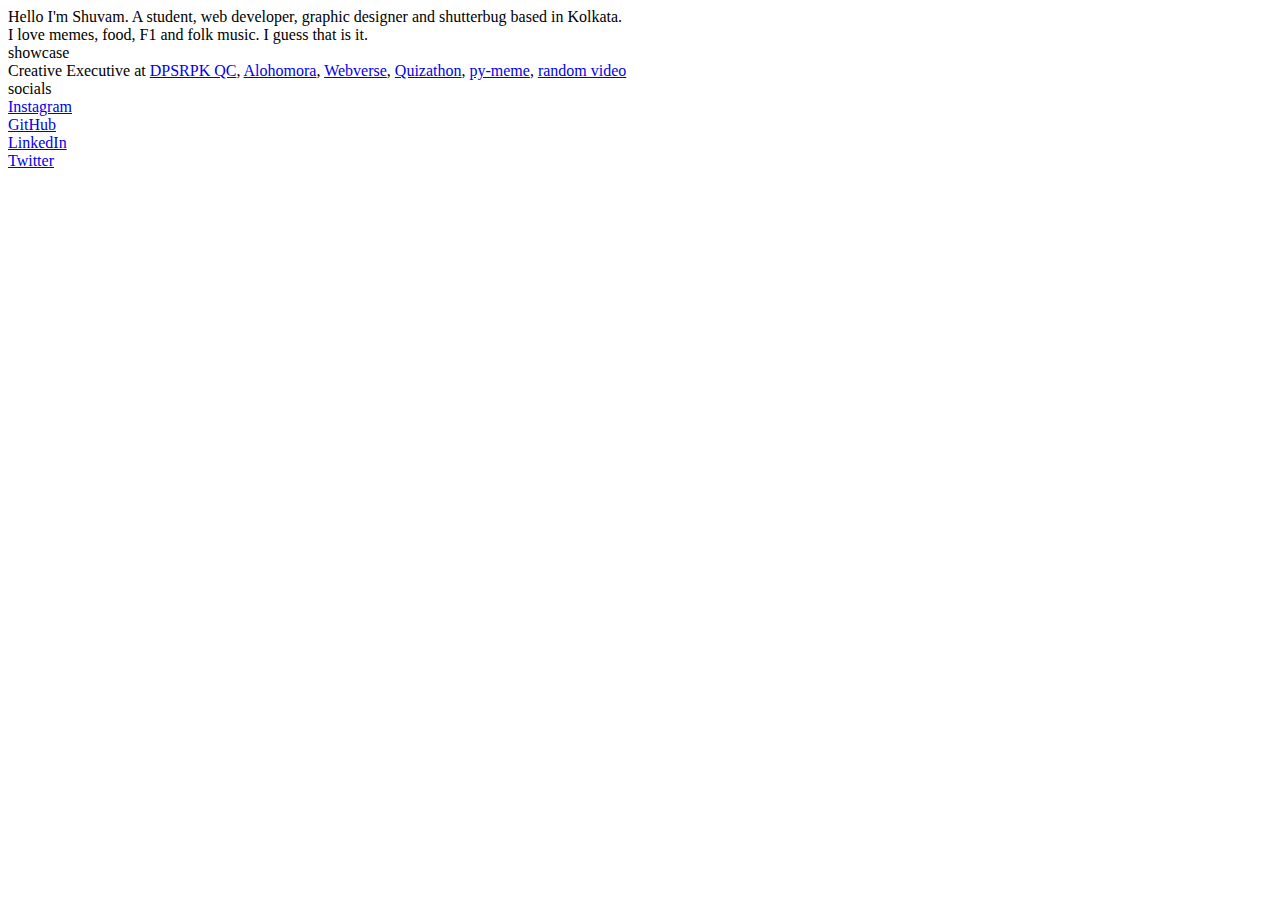
==== index.html @ acf8fafc "changed meta" ====
<!DOCTYPE html>
<html lang="en">

<head>

    <meta charset="UTF-8">
    <meta http-equiv="X-UA-Compatible" content="IE=edge">
    <meta name="viewport" content="width=device-width, initial-scale=1.0">
    <meta name="theme-color" content="#db4b5d">

    <meta property="og:site_name" content="Shuvam Mitra">
    <meta property='og:title' content='Shuvam Mitra | hello'>
    <meta name='twitter:title' content='Shuvam Mitra | hello'>
    <meta name='description'         content="Student, Graphic Designer and Shutterbug based in Kolkata.">
    <meta property='og:description'  content="Student, Graphic Designer and Shutterbug based in Kolkata.">
    <meta name='twitter:description' content="Student, Graphic Designer and Shutterbug based in Kolkata.">
    <meta property='og:url' content='https://shuvam586.github.io/Hello-World/'>
    <meta name='twitter:url' content='https://shuvam586.github.io/Hello-World/'>
    <meta name="twitter:image" content="https://cdn.discordapp.com/attachments/854594442496049182/1045770292158529566/Frame_70.png">
    <meta property="og:image"  content="https://cdn.discordapp.com/attachments/854594442496049182/1045770292158529566/Frame_70.png">
    <meta property="og:image:width" content="1200">
    <meta property="og:image:height" content="800">

    <title>Shuvam Mitra</title>

    <link rel="shortcut icon" href="https://cdn.discordapp.com/attachments/854594442496049182/1045692864451063828/Frame_69_1.png" type="image/x-icon">
    <link rel="stylesheet" href="style.css">
    <script src="./script.js"></script>

</head>

<body>

    <div class="text">
        <div class="text-1-part-1">Hello I'm Shuvam. A student, <span class="bold link">web developer,</span> <span
                class="bold">graphic designer</span> and <span class="bold">shutterbug</span> based in Kolkata.</div>
        <div class="text-1-part-2">I love memes, food, F1 and folk music. I guess that is it.</div>
    </div>

    <div class="text">
        <div class="heading">showcase</div>
        <div class="text-2-part-1">
            <span class="link">Creative Executive at <a href="https://dpsrpkqc.vercel.app/" target="_blank">DPSRPK
                    QC</a></span>,
            <span class="link"><a href="https://devpost.com/software/alohomora-waste-management"
                    target="_blank">Alohomora</a></span>,
            <span class="link"><a href="https://www.instagram.com/p/CjEBKOKPf40/" target="_blank">Webverse</a></span>,
            <span class="link"><a href="https://www.instagram.com/dps.quizathon/" target="_blank">Quizathon</a></span>,
            <span class="link"><a href="https://github.com/Shuvam586/py-meme" target="_blank">py-meme</a></span>,
            <span class="link"><a href="https://youtu.be/icEd5tIIahM" target="_blank">random video</a></span>
        </div>
    </div>

    <div class="text">
        <div class="heading">socials</div>
        <div class="text-2-part-1 text-2-part-2">
            <div class="link"><a href="https://www.instagram.com/shuvam.mitra.586/" target="_blank">Instagram</a></div>
            <div class="link"><a href="https://github.com/Shuvam586" target="_blank">GitHub</a></div>
            <div class="link"><a href="https://www.linkedin.com/in/shuvam-mitra" target="_blank">LinkedIn</a></div>
            <div class="link"><a href="https://twitter.com/TheShuvamMitra" target="_blank">Twitter</a></div>
        </div>
    </div>

</body>

</html>
---- style.css ----
@import url('https://fonts.googleapis.com/css2?family=Montserrat:wght@100;200;300;400;500;600;700;800;900&display=swap');
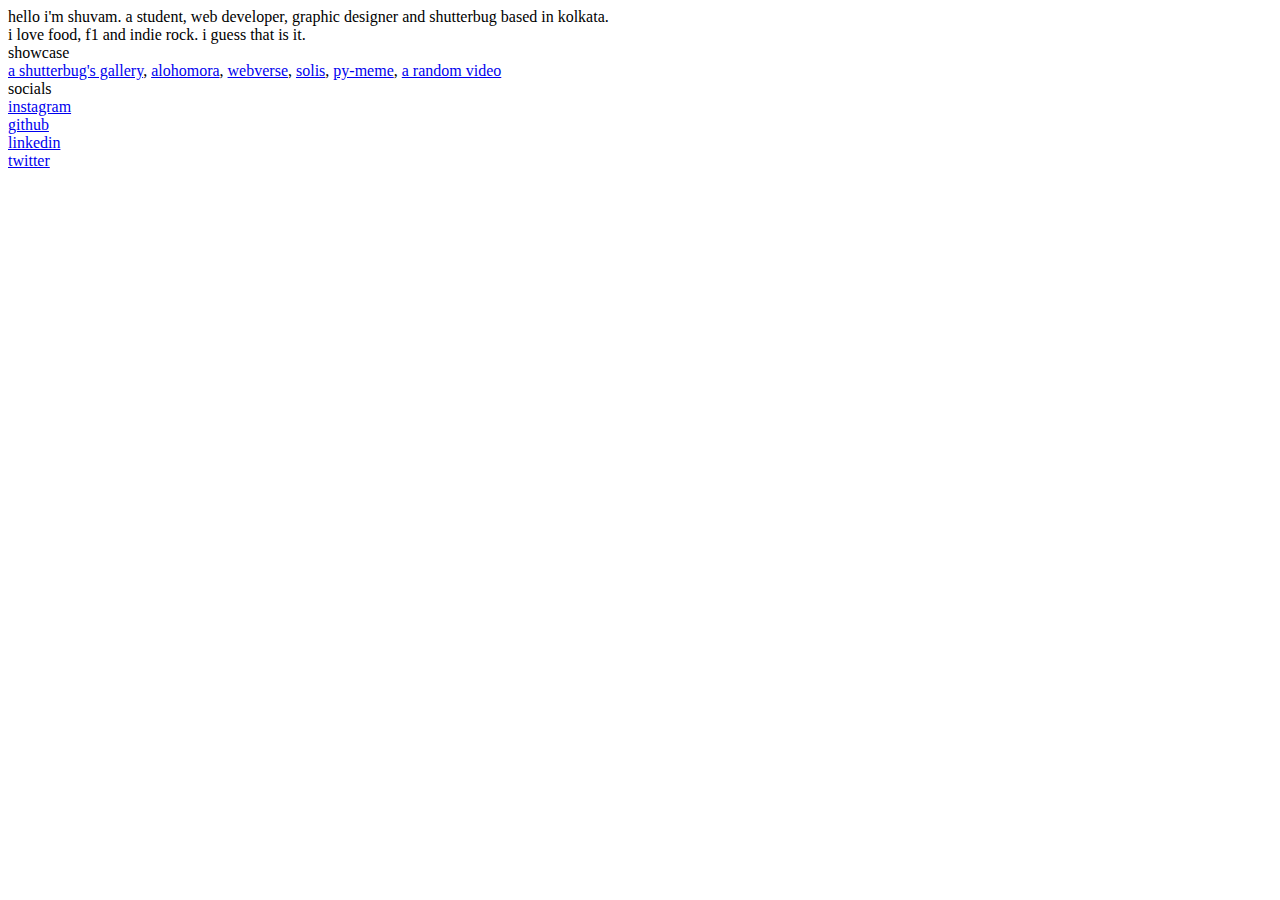
==== commit 69c794e8: "Update index.html" ====
--- a/index.html
+++ b/index.html
@@ -6,7 +6,7 @@
     <meta charset="UTF-8">
     <meta http-equiv="X-UA-Compatible" content="IE=edge">
     <meta name="viewport" content="width=device-width, initial-scale=1.0">
-    <meta name="theme-color" content="#db4b5d">
+    <meta name="theme-color" content="#f0f0f0">
 
     <meta property="og:site_name" content="Shuvam Mitra">
     <meta property='og:title' content='Shuvam Mitra | hello'>
@@ -32,35 +32,33 @@
 <body>
 
     <div class="text">
-        <div class="text-1-part-1">Hello I'm Shuvam. A student, <span class="bold link">web developer,</span> <span
-                class="bold">graphic designer</span> and <span class="bold">shutterbug</span> based in Kolkata.</div>
-        <div class="text-1-part-2">I love memes, food, F1 and folk music. I guess that is it.</div>
+        <div class="text-1-part-1">hello i'm shuvam. a student, <span class="bold">web developer,</span> <span
+                class="bold">graphic designer</span> and <span class="bold">shutterbug</span> based in kolkata.</div>
+        <div class="text-1-part-2">i love food, f1 and indie rock. i guess that is it.</div>
     </div>
 
     <div class="text">
         <div class="heading">showcase</div>
         <div class="text-2-part-1">
-            <span class="link">Creative Executive at <a href="https://dpsrpkqc.vercel.app/" target="_blank">DPSRPK
-                    QC</a></span>,
-            <span class="link"><a href="https://devpost.com/software/alohomora-waste-management"
-                    target="_blank">Alohomora</a></span>,
-            <span class="link"><a href="https://www.instagram.com/p/CjEBKOKPf40/" target="_blank">Webverse</a></span>,
-            <span class="link"><a href="https://www.instagram.com/dps.quizathon/" target="_blank">Quizathon</a></span>,
+            <span class="link"><a href="https://unsplash.com/@shuvam586" target="_blank">a shutterbug's gallery</a></span>,
+            <span class="link"><a href="https://devpost.com/software/alohomora-waste-management" target="_blank">alohomora</a></span>,
+            <span class="link"><a href="https://www.instagram.com/p/CjEBKOKPf40/" target="_blank">webverse</a></span>,
+            <span class="link"><a href="https://github.com/Shuvam586/solis" target="_blank">solis</a></span>,
             <span class="link"><a href="https://github.com/Shuvam586/py-meme" target="_blank">py-meme</a></span>,
-            <span class="link"><a href="https://youtu.be/icEd5tIIahM" target="_blank">random video</a></span>
+            <span class="link"><a href="https://youtu.be/icEd5tIIahM" target="_blank">a random video</a></span>
         </div>
     </div>
 
     <div class="text">
         <div class="heading">socials</div>
         <div class="text-2-part-1 text-2-part-2">
-            <div class="link"><a href="https://www.instagram.com/shuvam.mitra.586/" target="_blank">Instagram</a></div>
-            <div class="link"><a href="https://github.com/Shuvam586" target="_blank">GitHub</a></div>
-            <div class="link"><a href="https://www.linkedin.com/in/shuvam-mitra" target="_blank">LinkedIn</a></div>
-            <div class="link"><a href="https://twitter.com/TheShuvamMitra" target="_blank">Twitter</a></div>
+            <div class="link"><a href="https://www.instagram.com/shuvam.mitra.586/" target="_blank">instagram</a></div>
+            <div class="link"><a href="https://github.com/Shuvam586" target="_blank">github</a></div>
+            <div class="link"><a href="https://www.linkedin.com/in/shuvam-mitra" target="_blank">linkedin</a></div>
+            <div class="link"><a href="https://twitter.com/TheShuvamMitra" target="_blank">twitter</a></div>
         </div>
     </div>
 
 </body>
 
-</html>+</html>
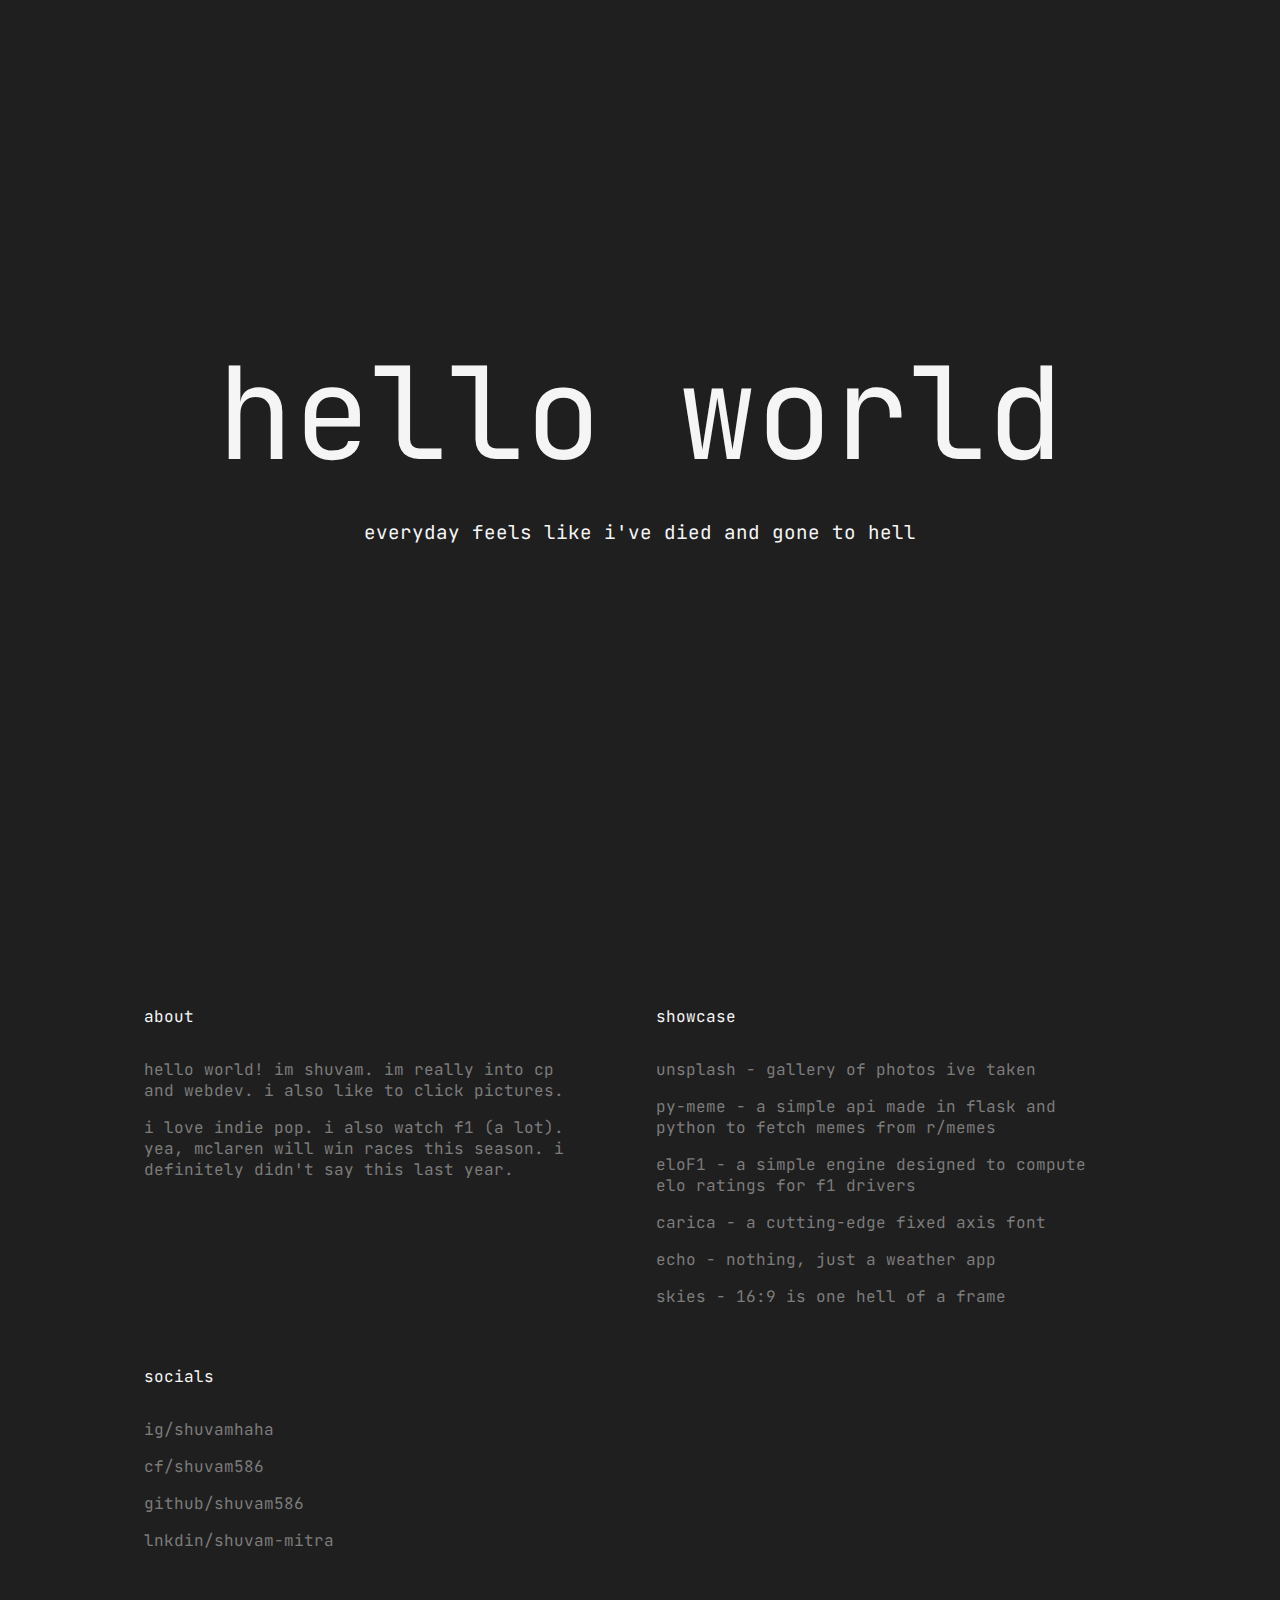
==== commit 71d08904: "here we go again" ====
--- a/index.html
+++ b/index.html
@@ -8,20 +8,7 @@
     <meta name="viewport" content="width=device-width, initial-scale=1.0">
     <meta name="theme-color" content="#f0f0f0">
 
-    <meta property="og:site_name" content="Shuvam Mitra">
-    <meta property='og:title' content='Shuvam Mitra | hello'>
-    <meta name='twitter:title' content='Shuvam Mitra | hello'>
-    <meta name='description'         content="Student, Graphic Designer and Shutterbug based in Kolkata.">
-    <meta property='og:description'  content="Student, Graphic Designer and Shutterbug based in Kolkata.">
-    <meta name='twitter:description' content="Student, Graphic Designer and Shutterbug based in Kolkata.">
-    <meta property='og:url' content='https://shuvam586.github.io/Hello-World/'>
-    <meta name='twitter:url' content='https://shuvam586.github.io/Hello-World/'>
-    <meta name="twitter:image" content="https://cdn.discordapp.com/attachments/854594442496049182/1045770292158529566/Frame_70.png">
-    <meta property="og:image"  content="https://cdn.discordapp.com/attachments/854594442496049182/1045770292158529566/Frame_70.png">
-    <meta property="og:image:width" content="1200">
-    <meta property="og:image:height" content="800">
-
-    <title>Shuvam Mitra</title>
+    <title>shuvam</title>
 
     <link rel="shortcut icon" href="https://cdn.discordapp.com/attachments/854594442496049182/1045692864451063828/Frame_69_1.png" type="image/x-icon">
     <link rel="stylesheet" href="style.css">
@@ -30,32 +17,43 @@
 </head>
 
 <body>
-
-    <div class="text">
-        <div class="text-1-part-1">hello i'm shuvam. a student, <span class="bold">web developer,</span> <span
-                class="bold">graphic designer</span> and <span class="bold">shutterbug</span> based in kolkata.</div>
-        <div class="text-1-part-2">i love food, f1 and indie rock. i guess that is it.</div>
-    </div>
-
-    <div class="text">
-        <div class="heading">showcase</div>
-        <div class="text-2-part-1">
-            <span class="link"><a href="https://unsplash.com/@shuvam586" target="_blank">a shutterbug's gallery</a></span>,
-            <span class="link"><a href="https://devpost.com/software/alohomora-waste-management" target="_blank">alohomora</a></span>,
-            <span class="link"><a href="https://www.instagram.com/p/CjEBKOKPf40/" target="_blank">webverse</a></span>,
-            <span class="link"><a href="https://github.com/Shuvam586/solis" target="_blank">solis</a></span>,
-            <span class="link"><a href="https://github.com/Shuvam586/py-meme" target="_blank">py-meme</a></span>,
-            <span class="link"><a href="https://youtu.be/icEd5tIIahM" target="_blank">a random video</a></span>
+    
+    <div class="screen screen-1">
+        <div class="hello">
+            hello world
+        </div>
+    
+        <div class="gilfoyle">
+            everyday feels like i've died and gone to hell
         </div>
     </div>
 
-    <div class="text">
-        <div class="heading">socials</div>
-        <div class="text-2-part-1 text-2-part-2">
-            <div class="link"><a href="https://www.instagram.com/shuvam.mitra.586/" target="_blank">instagram</a></div>
-            <div class="link"><a href="https://github.com/Shuvam586" target="_blank">github</a></div>
-            <div class="link"><a href="https://www.linkedin.com/in/shuvam-mitra" target="_blank">linkedin</a></div>
-            <div class="link"><a href="https://twitter.com/TheShuvamMitra" target="_blank">twitter</a></div>
+    <div class="screen screen-2">
+        <div class="left">
+            <div class="about box">
+                <div class="box-heading">about</div>
+                <div class="box-content">hello world! im shuvam. im really into cp and webdev. i also like to click pictures.</div>
+                <div class="box-content">i love indie pop. i also watch f1 (a lot). yea, mclaren will win races this season. i definitely didn't say this last year.</div>
+            </div>
+            <div class="socials box">
+                <div class="box-heading">socials</div>
+                <div class="box-content ig"><a target="_blank" href="https://www.instagram.com/shuvamhaha/">ig/shuvamhaha</a></div>
+                <div class="box-content cf"><a target="_blank" href="https://codeforces.com/profile/shuvam586">cf/shuvam586</a></div>
+                <div class="box-content github"><a target="_blank" href="https://github.com/shuvam586/">github/shuvam586</a></div>
+                <div class="box-content lnkdin"><a target="_blank" href="https://www.linkedin.com/in/shuvam-mitra/">lnkdin/shuvam-mitra</a></div>
+            </div>
+        </div>
+        <div class="showcase box">
+
+            <div class="box-heading">showcase</div>
+
+            <div class="box-content"><a href="https://unsplash.com/@mavuhs" target="_blank">unsplash</a> - gallery of photos ive taken</div>
+            <div class="box-content"><a href="https://github.com/Shuvam586/py-meme" target="_blank">py-meme</a> - a simple api made in flask and python to fetch memes from r/memes</div>
+            <div class="box-content"><a href="https://github.com/Shuvam586/eloF1" target="_blank">eloF1</a> - a simple engine designed to compute elo ratings for f1 drivers</div>
+            <div class="box-content"><a href="https://shuvam586.github.io/carica-papaya/" target="_blank">carica</a> - a cutting-edge fixed axis font </div>
+            <div class="box-content"><a href="https://github.com/Shuvam586/echo" target="_blank">echo</a> - nothing, just a weather app</div>
+            <div class="box-content"><a href="https://www.instagram.com/p/CrykdqJyES2/" target="_blank">skies</a> - 16:9 is one hell of a frame</div>
+
         </div>
     </div>
 
--- a/style.css
+++ b/style.css
@@ -1 +1,219 @@
-@import url('https://fonts.googleapis.com/css2?family=Montserrat:wght@100;200;300;400;500;600;700;800;900&display=swap');
+@import url('https://fonts.googleapis.com/css2?family=Wix+Madefor+Display:wght@400..800&display=swap');
+@import url('https://fonts.googleapis.com/css2?family=JetBrains+Mono:ital,wght@0,100..800;1,100..800&display=swap');
+
+* {
+  padding: 0;
+  margin: 0;
+  box-sizing: border-box;
+}
+
+:root {
+    --one: #1f1f1f;
+    --two: #f5f5f5;
+    --three: #7c7c7c;
+}
+
+*::-webkit-scrollbar {
+    display: none;
+}
+* {
+    -ms-overflow-style: none;
+    scrollbar-width: none;
+}
+
+::-moz-selection {
+    color: var(--one);
+    background: var(--three);
+}
+::selection {
+    color: var(--one);
+    background: var(--three);
+}
+
+a {
+    text-decoration: none;
+    color: inherit;
+}
+
+a:hover {
+    text-decoration: underline;
+}
+
+body {  
+    background: var(--one);
+    color: var(--two);
+    font-family: 'JetBrains Mono', sans-serif;
+    
+    margin-inline: auto;
+
+    display: grid;
+    place-items: center;
+}
+
+.screen {
+    width: 80vw;
+    height: 80vh;
+    overflow: hidden;
+    margin: 10vh 10vw;
+}
+
+.screen-1 {
+    display: flex;
+    flex-direction: column;
+    align-items: center;
+    justify-content: center;
+    gap: 3rem;
+}
+
+.screen-2 {
+    display: grid;
+    grid-template-columns: 1fr 1fr;
+}
+
+.left {
+    width: 100%;
+    height: 100%;
+    display: grid;
+    grid-template-rows: 1fr 1fr;
+}
+
+.hello {
+    line-height: 90%;
+    font-size: 8rem;
+    text-align: center;
+    display: grid;
+    place-items: center;
+}
+
+.gilfoyle {
+    text-align: center;
+    font-size: 1.2rem;
+    color: var(--two);
+}
+
+.box {
+    padding: 1rem;
+    margin-right: 2rem;
+}
+
+.box-heading {
+    margin-bottom: 2rem;
+}
+
+.box-content {
+    color: var(--three);
+    width: fit-content;
+    margin-bottom: 1rem;
+}
+
+@media(max-width: 1100px) {
+    .hello {
+        font-size: 5.5rem;
+    }
+}
+
+@media(max-width: 800px) {
+    .hello {
+        font-size: 5rem;
+    }
+    .screen-1 {
+        gap: 2rem;
+    }
+    .gilfoyle {
+        font-size: 0.95rem;
+    }
+    .screen-2 {
+        height: fit-content;
+        grid-template-columns: 1fr;
+    }
+    .left {
+        height: 60vh;
+        grid-template-columns: 1fr 1fr;
+    }
+}
+
+@media(max-width: 660px) {
+    .hello {
+        font-size: 4.1rem;
+    }
+    .screen-1 {
+        gap: 1.75rem;
+    }
+    .gilfoyle {
+        font-size: 0.85rem;
+    }
+}
+
+@media(max-width: 550px) {
+    .hello {
+        font-size: 3.5rem;
+    }
+    .screen-1 {
+        gap: 1.25rem;
+    }
+    .gilfoyle {
+        font-size: 0.8rem;
+    }
+    .box {
+        margin-right: 0;
+    }
+    .screen-2 {
+        height: fit-content;
+        grid-template-columns: 1fr;
+    }
+    .left {
+        height: fit-content;
+        grid-template-columns: 1fr;
+        grid-template-rows: auto;
+    }
+}
+
+@media(max-width: 460px) {
+    .hello {
+        font-size: 4.5rem;
+    }
+    .screen-1 {
+        gap: 1.25rem;
+    }
+    .gilfoyle {
+        width: 70vw;
+        font-size: 0.8rem;
+    }
+    .box {
+        margin-right: 0;
+    }
+    .screen {
+        width: 90vw;
+        height: 90vh;
+        margin: 5vh 5vw;
+    }
+    .screen-2 {
+        height: fit-content;
+        grid-template-columns: 1fr;
+    }
+    .left {
+        height: fit-content;
+        grid-template-columns: 1fr;
+        grid-template-rows: auto;
+    }
+}
+
+@media(max-width: 330px) {
+    .box {
+        margin-right: 0;
+    }
+    .screen {
+        width: 96vw;
+        height: 96vh;
+        margin: 2vh 2vw;
+    }
+    .screen-2 {
+        height: fit-content;
+        grid-template-columns: 1fr;
+    }
+    .left {
+        height: fit-content;
+        grid-template-columns: 1fr;
+        grid-template-rows: auto;
+    }
+}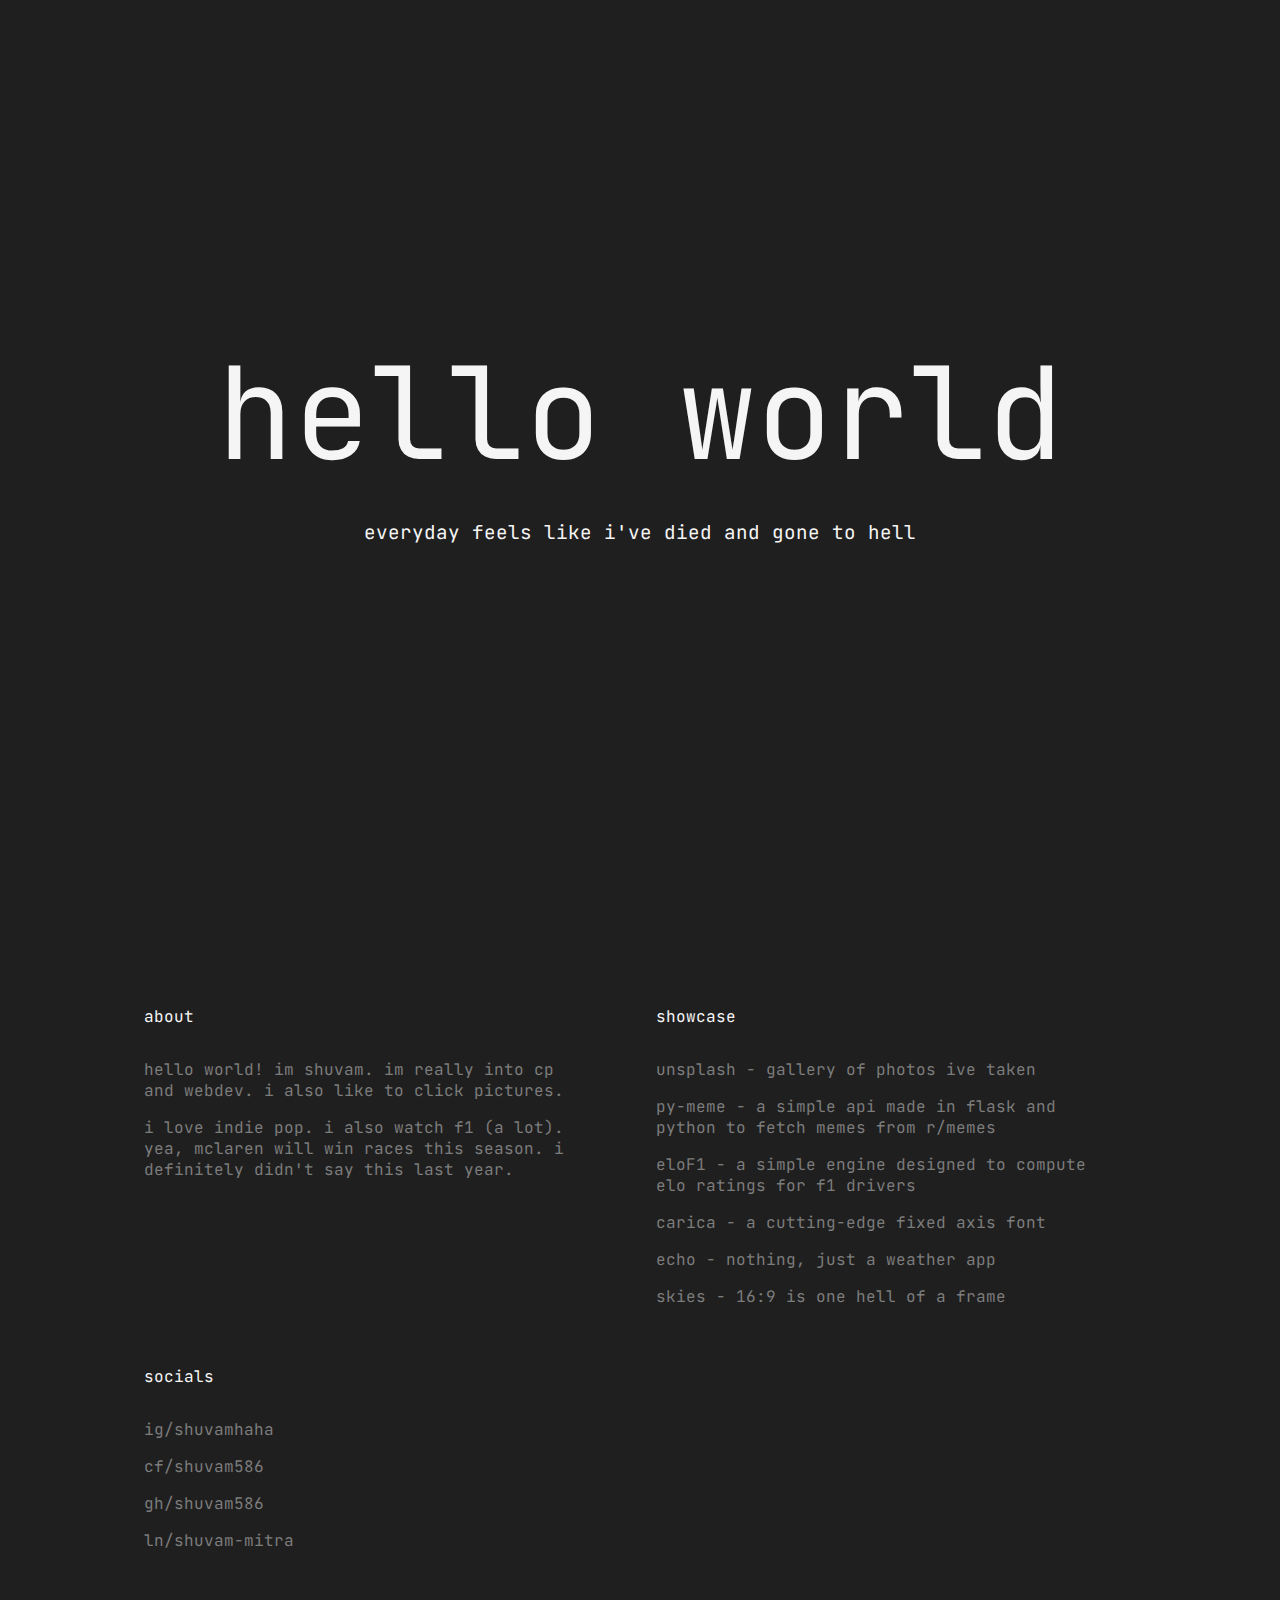
==== commit 96ca94c6: "ghaplabaji" ====
--- a/index.html
+++ b/index.html
@@ -39,8 +39,8 @@
                 <div class="box-heading">socials</div>
                 <div class="box-content ig"><a target="_blank" href="https://www.instagram.com/shuvamhaha/">ig/shuvamhaha</a></div>
                 <div class="box-content cf"><a target="_blank" href="https://codeforces.com/profile/shuvam586">cf/shuvam586</a></div>
-                <div class="box-content github"><a target="_blank" href="https://github.com/shuvam586/">github/shuvam586</a></div>
-                <div class="box-content lnkdin"><a target="_blank" href="https://www.linkedin.com/in/shuvam-mitra/">lnkdin/shuvam-mitra</a></div>
+                <div class="box-content github"><a target="_blank" href="https://github.com/shuvam586/">gh/shuvam586</a></div>
+                <div class="box-content lnkdin"><a target="_blank" href="https://www.linkedin.com/in/shuvam-mitra/">ln/shuvam-mitra</a></div>
             </div>
         </div>
         <div class="showcase box">
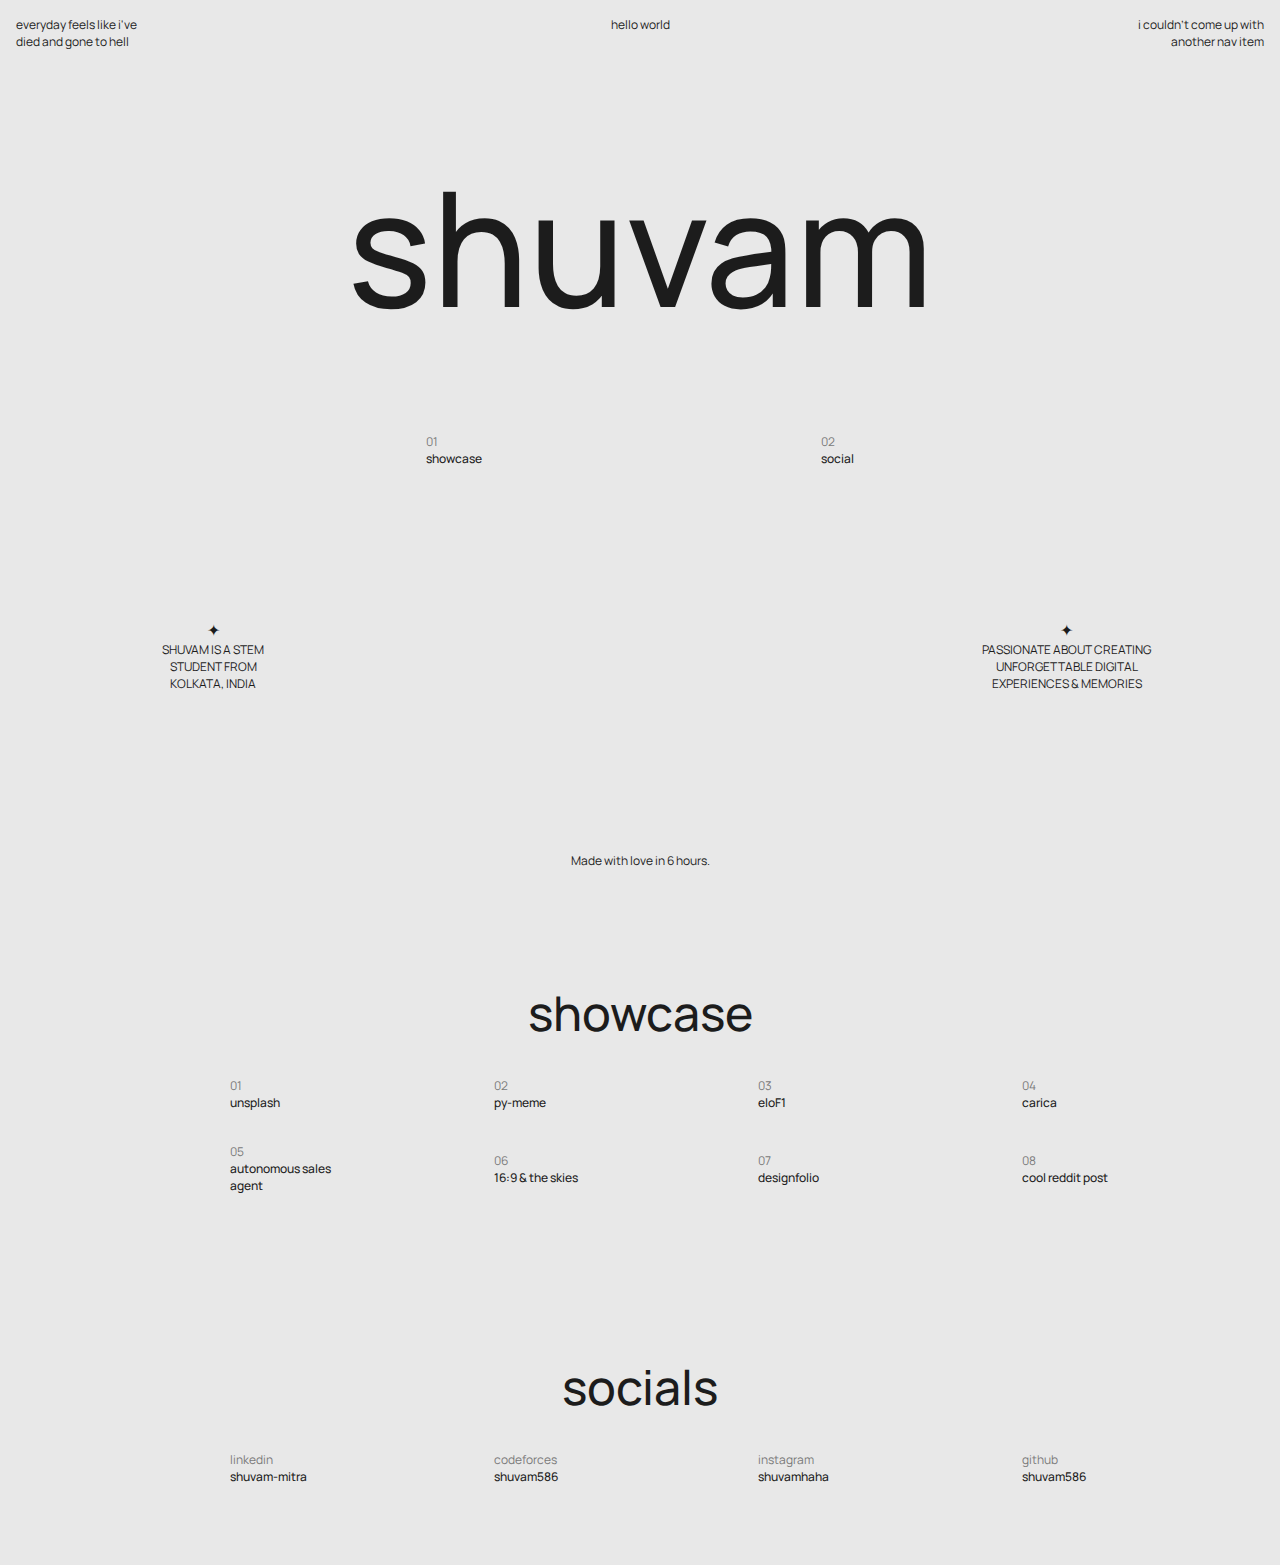
==== commit c1a3fa61: "another revamp it is" ====
--- a/index.html
+++ b/index.html
@@ -1,62 +1,178 @@
 <!DOCTYPE html>
 <html lang="en">
+<head>
+    <meta charset="UTF-8">
+    <meta name="viewport" content="width=device-width, initial-scale=1.0">
+    <title>Document</title>
+    <link rel="stylesheet" href="style.css">
+    <style>
+        @import url('https://fonts.googleapis.com/css2?family=Manrope&display=swap');
+    </style>
+</head>
+<body>
 
-<head>
-
-    <meta charset="UTF-8">
-    <meta http-equiv="X-UA-Compatible" content="IE=edge">
-    <meta name="viewport" content="width=device-width, initial-scale=1.0">
-    <meta name="theme-color" content="#f0f0f0">
-
-    <title>shuvam</title>
-
-    <link rel="shortcut icon" href="https://cdn.discordapp.com/attachments/854594442496049182/1045692864451063828/Frame_69_1.png" type="image/x-icon">
-    <link rel="stylesheet" href="style.css">
-    <script src="./script.js"></script>
-
-</head>
-
-<body>
-    
-    <div class="screen screen-1">
-        <div class="hello">
-            hello world
+    <div class="page-1" id="page-1">
+        <div class="nav">
+            <div class="nav-item">
+                <div class="nav-small">
+                    <a href="https://youtu.be/QMDf5MSE0LQ?t=133" target="_blank">
+                        everyday feels like i've died and gone to hell
+                    </a>
+                </div>
+            </div>
+            <div class="nav-item">
+                <div class="nav-small nav-center">
+                    hello world
+                </div>
+            </div>
+            <div class="nav-item">
+                <div class="nav-small nav-right">
+                    i couldn't come up with another nav item
+                </div>
+            </div>
         </div>
     
-        <div class="gilfoyle">
-            everyday feels like i've died and gone to hell
+        <div class="head">
+            <span class="a1">shuvam</span>
+            <!-- <span class="a2">Shu</span> -->
         </div>
+    
+        <div class="panel">
+    
+            <a class="item" href="#showcase">
+                <div class="item-index">01</div>
+                <div class="item-banner">showcase</div>
+            </a>
+            <a class="item" href="#socials">
+                <div class="item-index">02</div>
+                <div class="item-banner">social</div>
+            </a>
+    
+        </div>
+    
+        <div class="body">
+            <div class="info">
+                <div class="info-item">
+                    <div class="info-star">✦</div>
+                    <div class="info-text info-text-thin">SHUVAM IS A STEM STUDENT FROM KOLKATA, INDIA</div>
+                </div>
+            </div>
+            <div class="image">
+                <img class="imagereal" src="./assets/ohwell.svg" alt="" srcset="">
+            </div>
+            <div class="info">
+                <div class="info-item">
+                    <div class="info-star">✦</div>
+                    <div class="info-text">PASSIONATE ABOUT CREATING UNFORGETTABLE DIGITAL EXPERIENCES & MEMORIES</div>
+                </div>
+            </div>
+        </div>
+    
+        <div class="foot">Made with love in 6 hours.</div>
     </div>
 
-    <div class="screen screen-2">
-        <div class="left">
-            <div class="about box">
-                <div class="box-heading">about</div>
-                <div class="box-content">hello world! im shuvam. im really into cp and webdev. i also like to click pictures.</div>
-                <div class="box-content">i love indie pop. i also watch f1 (a lot). yea, mclaren will win races this season. i definitely didn't say this last year.</div>
-            </div>
-            <div class="socials box">
-                <div class="box-heading">socials</div>
-                <div class="box-content ig"><a target="_blank" href="https://www.instagram.com/shuvamhaha/">ig/shuvamhaha</a></div>
-                <div class="box-content cf"><a target="_blank" href="https://codeforces.com/profile/shuvam586">cf/shuvam586</a></div>
-                <div class="box-content github"><a target="_blank" href="https://github.com/shuvam586/">gh/shuvam586</a></div>
-                <div class="box-content lnkdin"><a target="_blank" href="https://www.linkedin.com/in/shuvam-mitra/">ln/shuvam-mitra</a></div>
-            </div>
+    <div class="page-2 page-another" id="showcase">
+        <div class="sub-head">
+            <span class="a1">showcase</span>
         </div>
-        <div class="showcase box">
+        <div class="another-panel">
 
-            <div class="box-heading">showcase</div>
+            <a class="item-container" href="https://unsplash.com/@mavuhs/" target="_blank">
+                <div class="item">
+                    <div class="item-index">01</div>
+                    <div class="item-banner">unsplash</div>
+                </div>
+            </a>
 
-            <div class="box-content"><a href="https://unsplash.com/@mavuhs" target="_blank">unsplash</a> - gallery of photos ive taken</div>
-            <div class="box-content"><a href="https://github.com/Shuvam586/py-meme" target="_blank">py-meme</a> - a simple api made in flask and python to fetch memes from r/memes</div>
-            <div class="box-content"><a href="https://github.com/Shuvam586/eloF1" target="_blank">eloF1</a> - a simple engine designed to compute elo ratings for f1 drivers</div>
-            <div class="box-content"><a href="https://shuvam586.github.io/carica-papaya/" target="_blank">carica</a> - a cutting-edge fixed axis font </div>
-            <div class="box-content"><a href="https://github.com/Shuvam586/echo" target="_blank">echo</a> - nothing, just a weather app</div>
-            <div class="box-content"><a href="https://www.instagram.com/p/CrykdqJyES2/" target="_blank">skies</a> - 16:9 is one hell of a frame</div>
+            <a class="item-container" href="https://github.com/Shuvam586/py-meme" target="_blank">
+                <div class="item">
+                    <div class="item-index">02</div>
+                    <div class="item-banner">py-meme</div>
+                </div>
+            </a>
 
+            <a class="item-container" href="https://github.com/Shuvam586/eloF1" target="_blank">
+                <div class="item">
+                    <div class="item-index">03</div>
+                    <div class="item-banner">eloF1</div>
+                </div>
+            </a>
+            
+            <a class="item-container" href="https://github.com/Shuvam586/carica-papaya" target="_blank">
+                <div class="item">
+                    <div class="item-index">04</div>
+                    <div class="item-banner">carica</div>
+                </div>
+            </a>
+
+            <a class="item-container" href="https://github.com/SohamDeep2026/Autonomous-Sales-Agent-for-old-car-sales" target="_blank">
+                <div class="item">
+                    <div class="item-index">05</div>
+                    <div class="item-banner">autonomous sales agent</div>
+                </div>
+            </a>
+
+            <a class="item-container" href="https://www.instagram.com/p/CrykdqJyES2/" target="_blank">
+                <div class="item">
+                    <div class="item-index">06</div>
+                    <div class="item-banner">16:9 & the skies</div>
+                </div>
+            </a>
+
+            <a class="item-container" href="" target="_blank">
+                <div class="item">
+                    <div class="item-index">07</div>
+                    <div class="item-banner">designfolio</div>
+                </div>
+            </a>
+
+            <a class="item-container" href=https://www.reddit.com/r/Minecraft/comments/1fb4wxu/completing_minecraft_for_the_first_time_with/" target="_blank">
+                <div class="item">
+                    <div class="item-index">08</div>
+                    <div class="item-banner">cool reddit post</div>
+                </div>
+            </a>
+            
+
+        </div>
+        
+    </div>
+
+    <div class="page-3 page-another" id="socials">
+        <div class="sub-head">
+            <span class="a1">socials</span>
+        </div>
+        <div class="another-panel">
+
+            <a class="item-container" href="https://www.linkedin.com/in/shuvam-mitra/" target="_blank">
+                <div class="item">
+                    <div class="item-index">linkedin</div>
+                    <div class="item-banner">shuvam-mitra</div>
+                </div>
+            </a>
+
+            <a class="item-container" href="https://codeforces.com/profile/Shuvam586" target="_blank">
+                <div class="item">
+                    <div class="item-index">codeforces</div>
+                    <div class="item-banner">shuvam586</div>
+                </div>
+            </a>
+
+            <a class="item-container" href="https://www.instagram.com/shuvamhaha/" target="_blank">
+                <div class="item">
+                    <div class="item-index">instagram</div>
+                    <div class="item-banner">shuvamhaha</div>
+                </div>
+            </a>
+            
+            <a class="item-container" href="https://github.com/Shuvam586/" target="_blank">
+                <div class="item">
+                    <div class="item-index">github</div>
+                    <div class="item-banner">shuvam586</div>
+                </div>
+            </a>            
         </div>
     </div>
 
 </body>
-
-</html>
+</html>--- a/style.css
+++ b/style.css
@@ -1,219 +1,175 @@
-@import url('https://fonts.googleapis.com/css2?family=Wix+Madefor+Display:wght@400..800&display=swap');
-@import url('https://fonts.googleapis.com/css2?family=JetBrains+Mono:ital,wght@0,100..800;1,100..800&display=swap');
-
 * {
-  padding: 0;
-  margin: 0;
-  box-sizing: border-box;
+    margin: 0;
+    padding: 0;
+    box-sizing: border-box;
 }
 
-:root {
-    --one: #1f1f1f;
-    --two: #f5f5f5;
-    --three: #7c7c7c;
+body {
+    width: 100vw;
+    height: 100vh;
+    background-color: #e8e8e8;
+    color: rgb(28, 28, 28);
+    font-family: "Manrope", serif;
+
 }
 
-*::-webkit-scrollbar {
-    display: none;
-}
-* {
-    -ms-overflow-style: none;
-    scrollbar-width: none;
+body > * {
+    height: 100%;
+    width: 100vw;
 }
 
-::-moz-selection {
-    color: var(--one);
-    background: var(--three);
-}
-::selection {
-    color: var(--one);
-    background: var(--three);
+.page-1 {
+    display: grid;
+    grid-template-rows: 80px 1fr 80px 1fr 80px;
 }
 
 a {
+    color: inherit;
     text-decoration: none;
-    color: inherit;
 }
 
-a:hover {
-    text-decoration: underline;
-}
-
-body {  
-    background: var(--one);
-    color: var(--two);
-    font-family: 'JetBrains Mono', sans-serif;
+.head {
+    font-family: "Manrope", serif;
+    font-size: 10em;
+    font-weight: 500;
     
-    margin-inline: auto;
-
     display: grid;
     place-items: center;
 }
 
-.screen {
-    width: 80vw;
-    height: 80vh;
-    overflow: hidden;
-    margin: 10vh 10vw;
+.body {
+    display: grid;
+    grid-template-columns: 1fr 1fr 1fr;
 }
 
-.screen-1 {
-    display: flex;
-    flex-direction: column;
-    align-items: center;
-    justify-content: center;
-    gap: 3rem;
-}
-
-.screen-2 {
-    display: grid;
-    grid-template-columns: 1fr 1fr;
-}
-
-.left {
-    width: 100%;
-    height: 100%;
-    display: grid;
-    grid-template-rows: 1fr 1fr;
-}
-
-.hello {
-    line-height: 90%;
-    font-size: 8rem;
-    text-align: center;
+.image {
     display: grid;
     place-items: center;
 }
 
-.gilfoyle {
-    text-align: center;
-    font-size: 1.2rem;
-    color: var(--two);
+.imagereal {
+    width: calc(33vw - 200px);
 }
 
-.box {
-    padding: 1rem;
-    margin-right: 2rem;
+.panel {
+    width: 65vw;
+    display: flex;
+    align-items: center;
+    justify-content: space-around;
+    padding-inline: 2rem;
+    margin-inline: auto;
 }
 
-.box-heading {
-    margin-bottom: 2rem;
+.info-text-thin {
+    width: 80%;
+    margin-inline: auto;
 }
 
-.box-content {
-    color: var(--three);
-    width: fit-content;
-    margin-bottom: 1rem;
+.item {
+    font-size: 0.75em;
 }
 
-@media(max-width: 1100px) {
-    .hello {
-        font-size: 5.5rem;
-    }
+.item-index {
+    color: #7a7a7a;
+}
+.item-banner {
+    color: rgb(28, 28, 28);
+    font-weight: 500;
 }
 
-@media(max-width: 800px) {
-    .hello {
-        font-size: 5rem;
-    }
-    .screen-1 {
-        gap: 2rem;
-    }
-    .gilfoyle {
-        font-size: 0.95rem;
-    }
-    .screen-2 {
-        height: fit-content;
-        grid-template-columns: 1fr;
-    }
-    .left {
-        height: 60vh;
-        grid-template-columns: 1fr 1fr;
-    }
+.item-index, .item-banner {
+    cursor: pointer;
 }
 
-@media(max-width: 660px) {
-    .hello {
-        font-size: 4.1rem;
-    }
-    .screen-1 {
-        gap: 1.75rem;
-    }
-    .gilfoyle {
-        font-size: 0.85rem;
-    }
+.info {
+    display: grid;
+    place-items: center;
 }
 
-@media(max-width: 550px) {
-    .hello {
-        font-size: 3.5rem;
-    }
-    .screen-1 {
-        gap: 1.25rem;
-    }
-    .gilfoyle {
-        font-size: 0.8rem;
-    }
-    .box {
-        margin-right: 0;
-    }
-    .screen-2 {
-        height: fit-content;
-        grid-template-columns: 1fr;
-    }
-    .left {
-        height: fit-content;
-        grid-template-columns: 1fr;
-        grid-template-rows: auto;
-    }
+.info-item {
+    width: 40%;
+    text-align: center;
 }
 
-@media(max-width: 460px) {
-    .hello {
-        font-size: 4.5rem;
-    }
-    .screen-1 {
-        gap: 1.25rem;
-    }
-    .gilfoyle {
-        width: 70vw;
-        font-size: 0.8rem;
-    }
-    .box {
-        margin-right: 0;
-    }
-    .screen {
-        width: 90vw;
-        height: 90vh;
-        margin: 5vh 5vw;
-    }
-    .screen-2 {
-        height: fit-content;
-        grid-template-columns: 1fr;
-    }
-    .left {
-        height: fit-content;
-        grid-template-columns: 1fr;
-        grid-template-rows: auto;
-    }
+.info-text {
+    font-size: 0.75em;
 }
 
-@media(max-width: 330px) {
-    .box {
-        margin-right: 0;
-    }
-    .screen {
-        width: 96vw;
-        height: 96vh;
-        margin: 2vh 2vw;
-    }
-    .screen-2 {
-        height: fit-content;
-        grid-template-columns: 1fr;
-    }
-    .left {
-        height: fit-content;
-        grid-template-columns: 1fr;
-        grid-template-rows: auto;
-    }
+.nav {
+    padding: 1rem;
+    display: flex;
+    /* align-items: center; */
+    justify-content: space-between;
+}
+
+.nav-item {
+    width: 10vw;
+}
+
+.nav-small {
+    font-size: 0.75em;
+}
+
+.nav-right {
+    text-align: right;
+}
+
+.nav-center {
+    text-align: center;
+}
+
+.foot {
+    display: grid;
+    place-items: center;
+    text-align: center;
+    font-size: 0.75em;
+}
+
+.another-panel {
+    display: grid;
+    grid-template-columns: repeat(4, 1fr);
+    /* padding: 25vw; */
+    grid-row-gap: 2rem;
+    grid-column-gap: 2rem;
+
+    padding-inline: 10vw;
+    margin-inline: auto;
+}
+
+.another-panel > * {
+    display: flex;
+    align-items: center;
+    flex-direction: column;
+    justify-content: left;
+}
+
+.page-another {
+    margin-top: 5rem;
+    padding-bottom: 5rem;
+    height: fit-content;
+}
+
+.item-container {
+    display: flex;
+    align-items: left;
+    justify-content: center;
+    padding-left: 5.5rem;
+}
+
+.item-container > .item {
+    width: 80%;
+    display: flex;
+    align-items: left;
+    flex-direction: column;
+    justify-content: left;
+}
+
+.sub-head {
+    font-family: "Manrope", serif;
+    font-size: 3em;
+    font-weight: 500;
+    
+    display: grid;
+    place-items: center;
+    margin-bottom: 2rem;
 }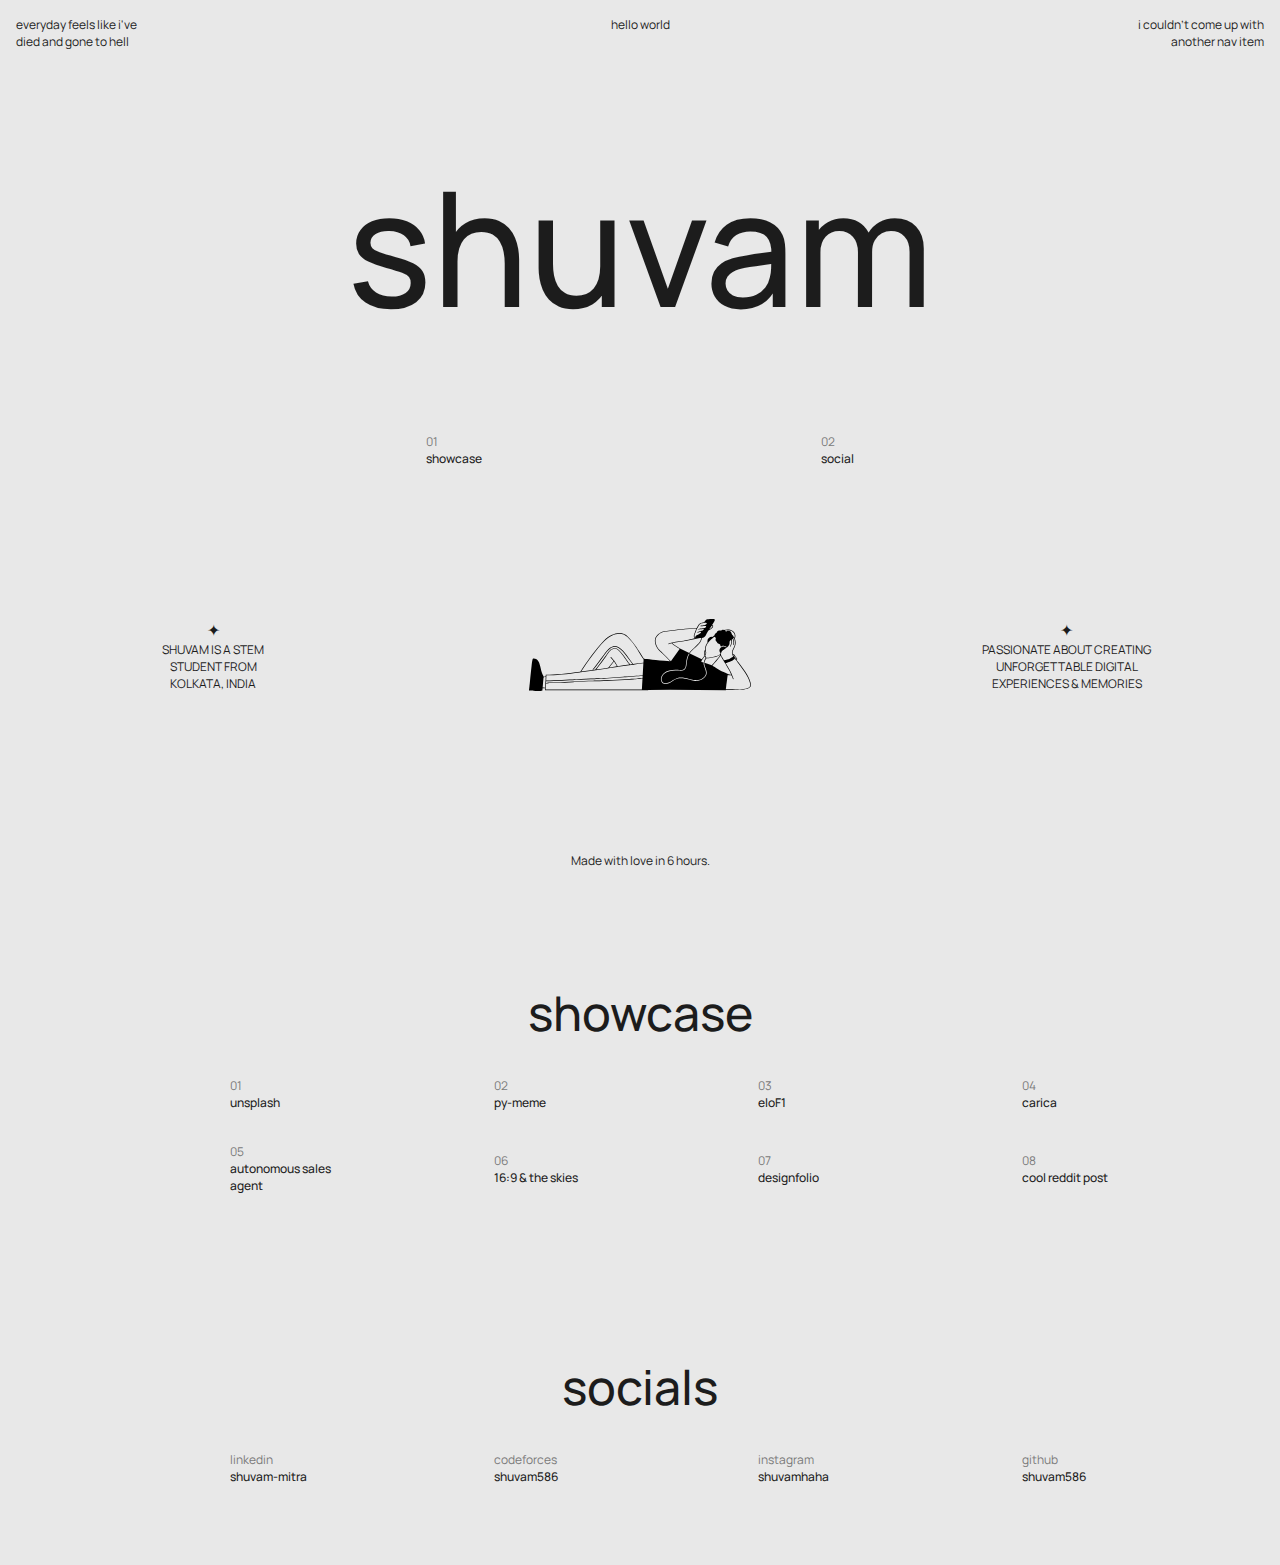
==== commit c9d34b8b: "added link" ====
--- a/index.html
+++ b/index.html
@@ -119,7 +119,7 @@
                 </div>
             </a>
 
-            <a class="item-container" href="" target="_blank">
+            <a class="item-container" href="https://drive.google.com/file/d/1xJvNuRKWkmi2CsjPomCMeEPDwlI3ZK0m/view" target="_blank">
                 <div class="item">
                     <div class="item-index">07</div>
                     <div class="item-banner">designfolio</div>
@@ -175,4 +175,4 @@
     </div>
 
 </body>
-</html>+</html>
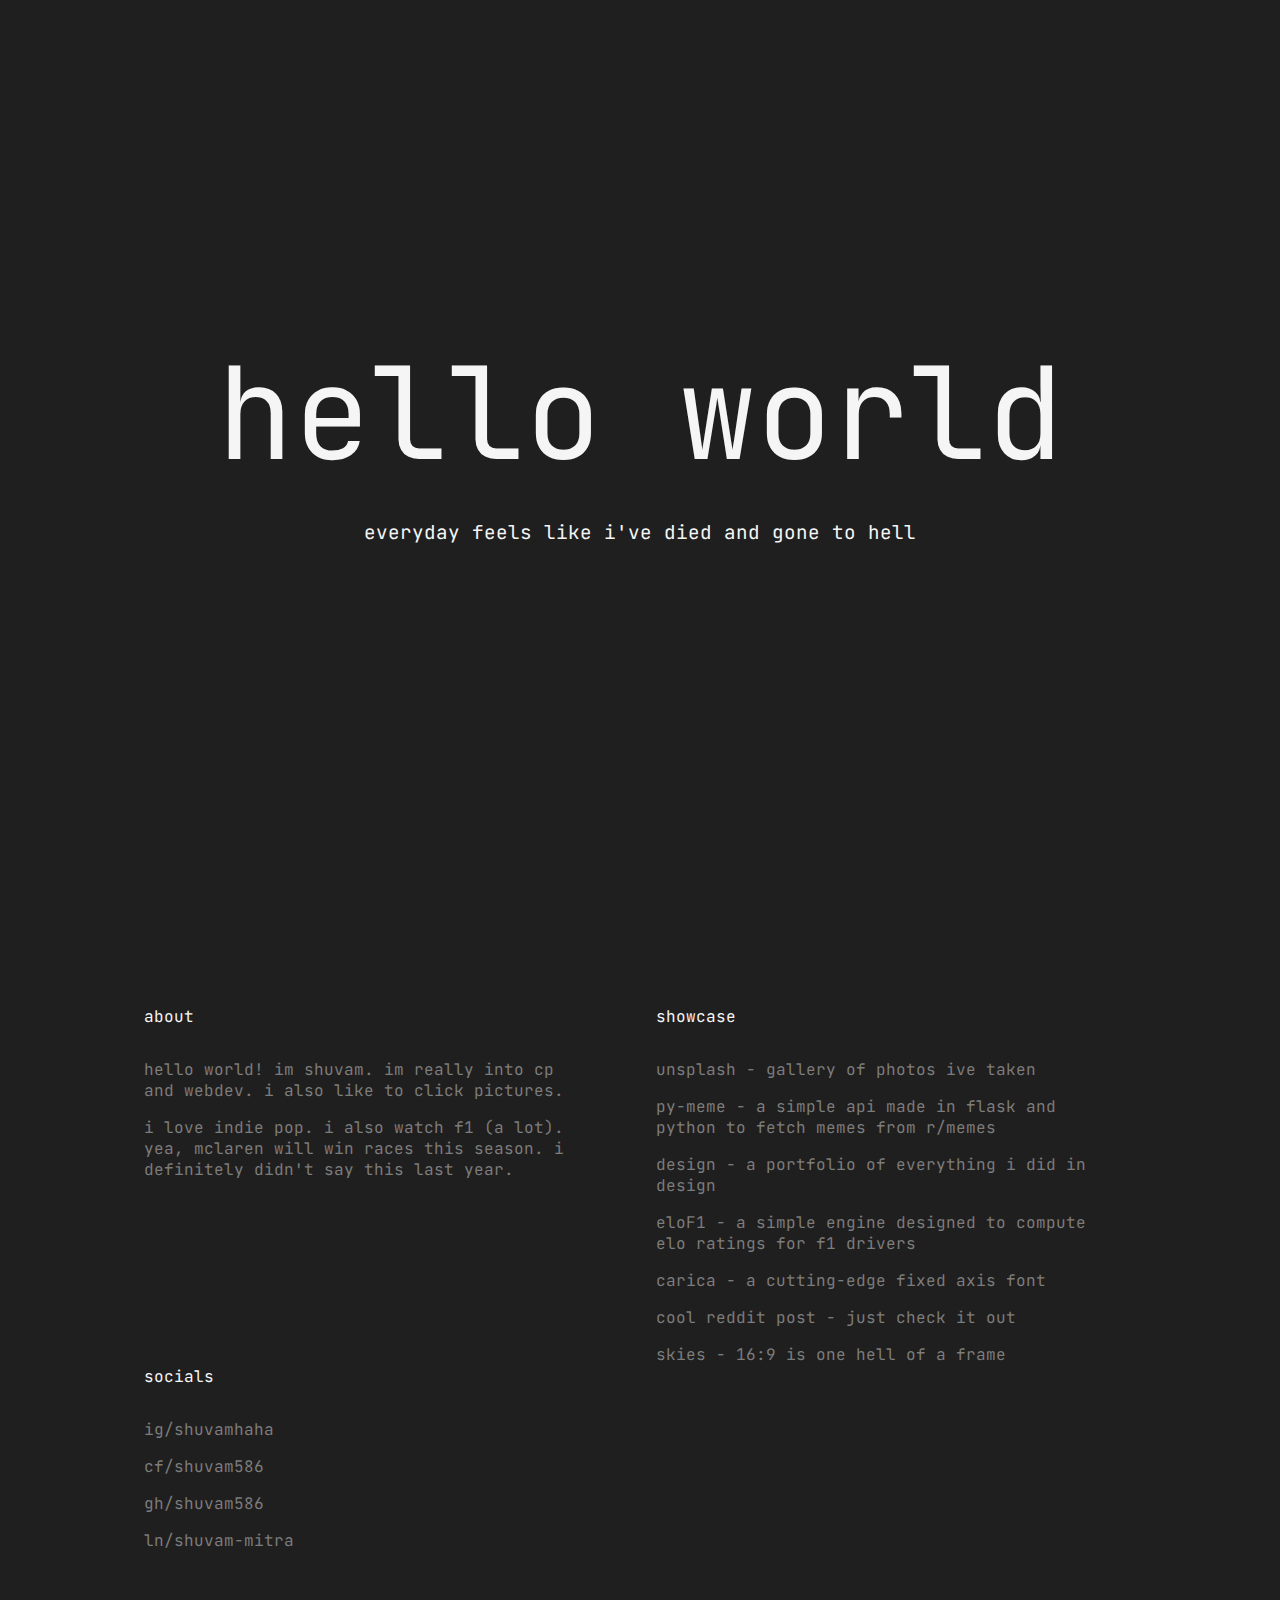
==== commit 9ed5f9cf: "take me back to the night we met" ====
--- a/index.html
+++ b/index.html
@@ -1,178 +1,63 @@
 <!DOCTYPE html>
 <html lang="en">
+
 <head>
+
     <meta charset="UTF-8">
+    <meta http-equiv="X-UA-Compatible" content="IE=edge">
     <meta name="viewport" content="width=device-width, initial-scale=1.0">
-    <title>Document</title>
+    <meta name="theme-color" content="#f0f0f0">
+
+    <title>shuvam</title>
+
+    <link rel="shortcut icon" href="https://cdn.discordapp.com/attachments/854594442496049182/1045692864451063828/Frame_69_1.png" type="image/x-icon">
     <link rel="stylesheet" href="style.css">
-    <style>
-        @import url('https://fonts.googleapis.com/css2?family=Manrope&display=swap');
-    </style>
+    <script src="./script.js"></script>
+
 </head>
+
 <body>
+    
+    <div class="screen screen-1">
+        <div class="hello">
+            hello world
+        </div>
+    
+        <div class="gilfoyle">
+            everyday feels like i've died and gone to hell
+        </div>
+    </div>
 
-    <div class="page-1" id="page-1">
-        <div class="nav">
-            <div class="nav-item">
-                <div class="nav-small">
-                    <a href="https://youtu.be/QMDf5MSE0LQ?t=133" target="_blank">
-                        everyday feels like i've died and gone to hell
-                    </a>
-                </div>
+    <div class="screen screen-2">
+        <div class="left">
+            <div class="about box">
+                <div class="box-heading">about</div>
+                <div class="box-content">hello world! im shuvam. im really into cp and webdev. i also like to click pictures.</div>
+                <div class="box-content">i love indie pop. i also watch f1 (a lot). yea, mclaren will win races this season. i definitely didn't say this last year.</div>
             </div>
-            <div class="nav-item">
-                <div class="nav-small nav-center">
-                    hello world
-                </div>
-            </div>
-            <div class="nav-item">
-                <div class="nav-small nav-right">
-                    i couldn't come up with another nav item
-                </div>
+            <div class="socials box">
+                <div class="box-heading">socials</div>
+                <div class="box-content ig"><a target="_blank" href="https://www.instagram.com/shuvamhaha/">ig/shuvamhaha</a></div>
+                <div class="box-content cf"><a target="_blank" href="https://codeforces.com/profile/shuvam586">cf/shuvam586</a></div>
+                <div class="box-content github"><a target="_blank" href="https://github.com/shuvam586/">gh/shuvam586</a></div>
+                <div class="box-content lnkdin"><a target="_blank" href="https://www.linkedin.com/in/shuvam-mitra/">ln/shuvam-mitra</a></div>
             </div>
         </div>
-    
-        <div class="head">
-            <span class="a1">shuvam</span>
-            <!-- <span class="a2">Shu</span> -->
-        </div>
-    
-        <div class="panel">
-    
-            <a class="item" href="#showcase">
-                <div class="item-index">01</div>
-                <div class="item-banner">showcase</div>
-            </a>
-            <a class="item" href="#socials">
-                <div class="item-index">02</div>
-                <div class="item-banner">social</div>
-            </a>
-    
-        </div>
-    
-        <div class="body">
-            <div class="info">
-                <div class="info-item">
-                    <div class="info-star">✦</div>
-                    <div class="info-text info-text-thin">SHUVAM IS A STEM STUDENT FROM KOLKATA, INDIA</div>
-                </div>
-            </div>
-            <div class="image">
-                <img class="imagereal" src="./assets/ohwell.svg" alt="" srcset="">
-            </div>
-            <div class="info">
-                <div class="info-item">
-                    <div class="info-star">✦</div>
-                    <div class="info-text">PASSIONATE ABOUT CREATING UNFORGETTABLE DIGITAL EXPERIENCES & MEMORIES</div>
-                </div>
-            </div>
-        </div>
-    
-        <div class="foot">Made with love in 6 hours.</div>
-    </div>
+        <div class="showcase box">
 
-    <div class="page-2 page-another" id="showcase">
-        <div class="sub-head">
-            <span class="a1">showcase</span>
-        </div>
-        <div class="another-panel">
+            <div class="box-heading">showcase</div>
 
-            <a class="item-container" href="https://unsplash.com/@mavuhs/" target="_blank">
-                <div class="item">
-                    <div class="item-index">01</div>
-                    <div class="item-banner">unsplash</div>
-                </div>
-            </a>
+            <div class="box-content"><a href="https://unsplash.com/@mavuhs" target="_blank">unsplash</a> - gallery of photos ive taken</div>
+            <div class="box-content"><a href="https://github.com/Shuvam586/py-meme" target="_blank">py-meme</a> - a simple api made in flask and python to fetch memes from r/memes</div>
+            <div class="box-content"><a href="https://drive.google.com/file/d/1xJvNuRKWkmi2CsjPomCMeEPDwlI3ZK0m/view" target="_blank">design</a> - a portfolio of everything i did in design</div>
+            <div class="box-content"><a href="https://github.com/Shuvam586/eloF1" target="_blank">eloF1</a> - a simple engine designed to compute elo ratings for f1 drivers</div>
+            <div class="box-content"><a href="https://shuvam586.github.io/carica-papaya/" target="_blank">carica</a> - a cutting-edge fixed axis font </div>
+            <div class="box-content"><a href="https://www.reddit.com/r/Minecraft/comments/1fb4wxu/completing_minecraft_for_the_first_time_with/%22" target="_blank">cool reddit post</a> - just check it out</div>
+            <div class="box-content"><a href="https://www.instagram.com/p/CrykdqJyES2/" target="_blank">skies</a> - 16:9 is one hell of a frame</div>
 
-            <a class="item-container" href="https://github.com/Shuvam586/py-meme" target="_blank">
-                <div class="item">
-                    <div class="item-index">02</div>
-                    <div class="item-banner">py-meme</div>
-                </div>
-            </a>
-
-            <a class="item-container" href="https://github.com/Shuvam586/eloF1" target="_blank">
-                <div class="item">
-                    <div class="item-index">03</div>
-                    <div class="item-banner">eloF1</div>
-                </div>
-            </a>
-            
-            <a class="item-container" href="https://github.com/Shuvam586/carica-papaya" target="_blank">
-                <div class="item">
-                    <div class="item-index">04</div>
-                    <div class="item-banner">carica</div>
-                </div>
-            </a>
-
-            <a class="item-container" href="https://github.com/SohamDeep2026/Autonomous-Sales-Agent-for-old-car-sales" target="_blank">
-                <div class="item">
-                    <div class="item-index">05</div>
-                    <div class="item-banner">autonomous sales agent</div>
-                </div>
-            </a>
-
-            <a class="item-container" href="https://www.instagram.com/p/CrykdqJyES2/" target="_blank">
-                <div class="item">
-                    <div class="item-index">06</div>
-                    <div class="item-banner">16:9 & the skies</div>
-                </div>
-            </a>
-
-            <a class="item-container" href="https://drive.google.com/file/d/1xJvNuRKWkmi2CsjPomCMeEPDwlI3ZK0m/view" target="_blank">
-                <div class="item">
-                    <div class="item-index">07</div>
-                    <div class="item-banner">designfolio</div>
-                </div>
-            </a>
-
-            <a class="item-container" href=https://www.reddit.com/r/Minecraft/comments/1fb4wxu/completing_minecraft_for_the_first_time_with/" target="_blank">
-                <div class="item">
-                    <div class="item-index">08</div>
-                    <div class="item-banner">cool reddit post</div>
-                </div>
-            </a>
-            
-
-        </div>
-        
-    </div>
-
-    <div class="page-3 page-another" id="socials">
-        <div class="sub-head">
-            <span class="a1">socials</span>
-        </div>
-        <div class="another-panel">
-
-            <a class="item-container" href="https://www.linkedin.com/in/shuvam-mitra/" target="_blank">
-                <div class="item">
-                    <div class="item-index">linkedin</div>
-                    <div class="item-banner">shuvam-mitra</div>
-                </div>
-            </a>
-
-            <a class="item-container" href="https://codeforces.com/profile/Shuvam586" target="_blank">
-                <div class="item">
-                    <div class="item-index">codeforces</div>
-                    <div class="item-banner">shuvam586</div>
-                </div>
-            </a>
-
-            <a class="item-container" href="https://www.instagram.com/shuvamhaha/" target="_blank">
-                <div class="item">
-                    <div class="item-index">instagram</div>
-                    <div class="item-banner">shuvamhaha</div>
-                </div>
-            </a>
-            
-            <a class="item-container" href="https://github.com/Shuvam586/" target="_blank">
-                <div class="item">
-                    <div class="item-index">github</div>
-                    <div class="item-banner">shuvam586</div>
-                </div>
-            </a>            
         </div>
     </div>
 
 </body>
+
 </html>
--- a/style.css
+++ b/style.css
@@ -1,175 +1,219 @@
+@import url('https://fonts.googleapis.com/css2?family=Wix+Madefor+Display:wght@400..800&display=swap');
+@import url('https://fonts.googleapis.com/css2?family=JetBrains+Mono:ital,wght@0,100..800;1,100..800&display=swap');
+
 * {
-    margin: 0;
-    padding: 0;
-    box-sizing: border-box;
-}
-
-body {
-    width: 100vw;
-    height: 100vh;
-    background-color: #e8e8e8;
-    color: rgb(28, 28, 28);
-    font-family: "Manrope", serif;
-
-}
-
-body > * {
+  padding: 0;
+  margin: 0;
+  box-sizing: border-box;
+}
+
+:root {
+    --one: #1f1f1f;
+    --two: #f5f5f5;
+    --three: #7c7c7c;
+}
+
+*::-webkit-scrollbar {
+    display: none;
+}
+* {
+    -ms-overflow-style: none;
+    scrollbar-width: none;
+}
+
+::-moz-selection {
+    color: var(--one);
+    background: var(--three);
+}
+::selection {
+    color: var(--one);
+    background: var(--three);
+}
+
+a {
+    text-decoration: none;
+    color: inherit;
+}
+
+a:hover {
+    text-decoration: underline;
+}
+
+body {  
+    background: var(--one);
+    color: var(--two);
+    font-family: 'JetBrains Mono', sans-serif;
+    
+    margin-inline: auto;
+
+    display: grid;
+    place-items: center;
+}
+
+.screen {
+    width: 80vw;
+    height: 80vh;
+    overflow: hidden;
+    margin: 10vh 10vw;
+}
+
+.screen-1 {
+    display: flex;
+    flex-direction: column;
+    align-items: center;
+    justify-content: center;
+    gap: 3rem;
+}
+
+.screen-2 {
+    display: grid;
+    grid-template-columns: 1fr 1fr;
+}
+
+.left {
+    width: 100%;
     height: 100%;
-    width: 100vw;
-}
-
-.page-1 {
-    display: grid;
-    grid-template-rows: 80px 1fr 80px 1fr 80px;
-}
-
-a {
-    color: inherit;
-    text-decoration: none;
-}
-
-.head {
-    font-family: "Manrope", serif;
-    font-size: 10em;
-    font-weight: 500;
-    
+    display: grid;
+    grid-template-rows: 1fr 1fr;
+}
+
+.hello {
+    line-height: 90%;
+    font-size: 8rem;
+    text-align: center;
     display: grid;
     place-items: center;
 }
 
-.body {
-    display: grid;
-    grid-template-columns: 1fr 1fr 1fr;
-}
-
-.image {
-    display: grid;
-    place-items: center;
-}
-
-.imagereal {
-    width: calc(33vw - 200px);
-}
-
-.panel {
-    width: 65vw;
-    display: flex;
-    align-items: center;
-    justify-content: space-around;
-    padding-inline: 2rem;
-    margin-inline: auto;
-}
-
-.info-text-thin {
-    width: 80%;
-    margin-inline: auto;
-}
-
-.item {
-    font-size: 0.75em;
-}
-
-.item-index {
-    color: #7a7a7a;
-}
-.item-banner {
-    color: rgb(28, 28, 28);
-    font-weight: 500;
-}
-
-.item-index, .item-banner {
-    cursor: pointer;
-}
-
-.info {
-    display: grid;
-    place-items: center;
-}
-
-.info-item {
-    width: 40%;
+.gilfoyle {
     text-align: center;
-}
-
-.info-text {
-    font-size: 0.75em;
-}
-
-.nav {
+    font-size: 1.2rem;
+    color: var(--two);
+}
+
+.box {
     padding: 1rem;
-    display: flex;
-    /* align-items: center; */
-    justify-content: space-between;
-}
-
-.nav-item {
-    width: 10vw;
-}
-
-.nav-small {
-    font-size: 0.75em;
-}
-
-.nav-right {
-    text-align: right;
-}
-
-.nav-center {
-    text-align: center;
-}
-
-.foot {
-    display: grid;
-    place-items: center;
-    text-align: center;
-    font-size: 0.75em;
-}
-
-.another-panel {
-    display: grid;
-    grid-template-columns: repeat(4, 1fr);
-    /* padding: 25vw; */
-    grid-row-gap: 2rem;
-    grid-column-gap: 2rem;
-
-    padding-inline: 10vw;
-    margin-inline: auto;
-}
-
-.another-panel > * {
-    display: flex;
-    align-items: center;
-    flex-direction: column;
-    justify-content: left;
-}
-
-.page-another {
-    margin-top: 5rem;
-    padding-bottom: 5rem;
-    height: fit-content;
-}
-
-.item-container {
-    display: flex;
-    align-items: left;
-    justify-content: center;
-    padding-left: 5.5rem;
-}
-
-.item-container > .item {
-    width: 80%;
-    display: flex;
-    align-items: left;
-    flex-direction: column;
-    justify-content: left;
-}
-
-.sub-head {
-    font-family: "Manrope", serif;
-    font-size: 3em;
-    font-weight: 500;
-    
-    display: grid;
-    place-items: center;
+    margin-right: 2rem;
+}
+
+.box-heading {
     margin-bottom: 2rem;
+}
+
+.box-content {
+    color: var(--three);
+    width: fit-content;
+    margin-bottom: 1rem;
+}
+
+@media(max-width: 1100px) {
+    .hello {
+        font-size: 5.5rem;
+    }
+}
+
+@media(max-width: 800px) {
+    .hello {
+        font-size: 5rem;
+    }
+    .screen-1 {
+        gap: 2rem;
+    }
+    .gilfoyle {
+        font-size: 0.95rem;
+    }
+    .screen-2 {
+        height: fit-content;
+        grid-template-columns: 1fr;
+    }
+    .left {
+        height: 60vh;
+        grid-template-columns: 1fr 1fr;
+    }
+}
+
+@media(max-width: 660px) {
+    .hello {
+        font-size: 4.1rem;
+    }
+    .screen-1 {
+        gap: 1.75rem;
+    }
+    .gilfoyle {
+        font-size: 0.85rem;
+    }
+}
+
+@media(max-width: 550px) {
+    .hello {
+        font-size: 3.5rem;
+    }
+    .screen-1 {
+        gap: 1.25rem;
+    }
+    .gilfoyle {
+        font-size: 0.8rem;
+    }
+    .box {
+        margin-right: 0;
+    }
+    .screen-2 {
+        height: fit-content;
+        grid-template-columns: 1fr;
+    }
+    .left {
+        height: fit-content;
+        grid-template-columns: 1fr;
+        grid-template-rows: auto;
+    }
+}
+
+@media(max-width: 460px) {
+    .hello {
+        font-size: 4.5rem;
+    }
+    .screen-1 {
+        gap: 1.25rem;
+    }
+    .gilfoyle {
+        width: 70vw;
+        font-size: 0.8rem;
+    }
+    .box {
+        margin-right: 0;
+    }
+    .screen {
+        width: 90vw;
+        height: 90vh;
+        margin: 5vh 5vw;
+    }
+    .screen-2 {
+        height: fit-content;
+        grid-template-columns: 1fr;
+    }
+    .left {
+        height: fit-content;
+        grid-template-columns: 1fr;
+        grid-template-rows: auto;
+    }
+}
+
+@media(max-width: 330px) {
+    .box {
+        margin-right: 0;
+    }
+    .screen {
+        width: 96vw;
+        height: 96vh;
+        margin: 2vh 2vw;
+    }
+    .screen-2 {
+        height: fit-content;
+        grid-template-columns: 1fr;
+    }
+    .left {
+        height: fit-content;
+        grid-template-columns: 1fr;
+        grid-template-rows: auto;
+    }
 }